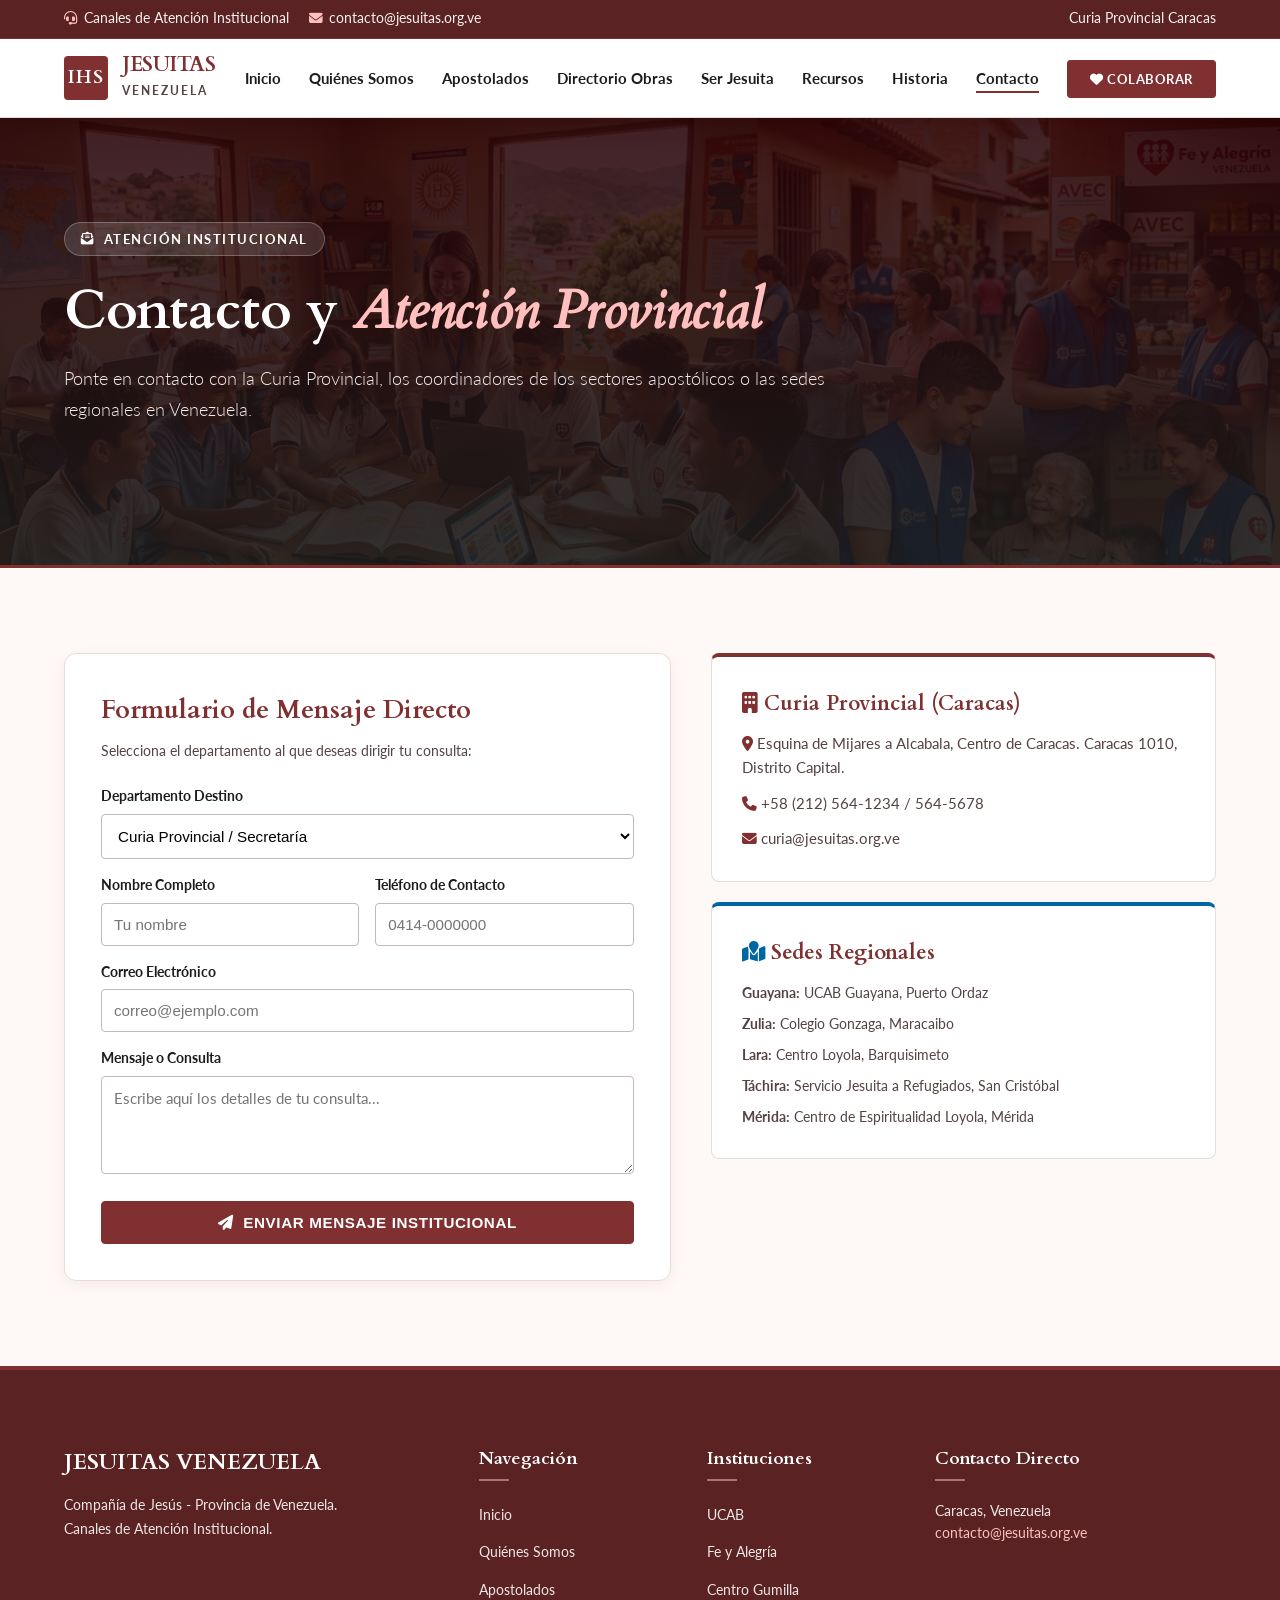
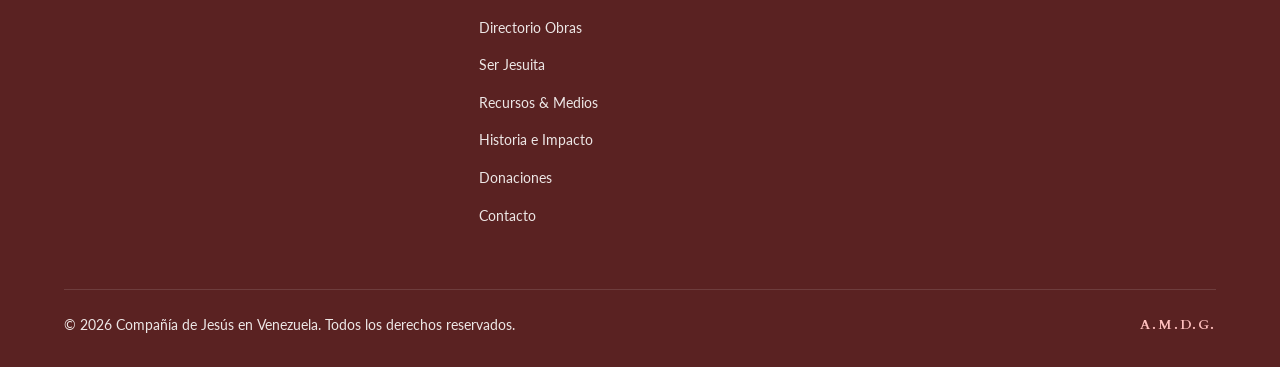
==== contacto.html @ 3cfa9591 "Initial commit: Rediseño Web Jesuitas Venezuela (8 paginas y Stitch Design System)" ====
<!DOCTYPE html>
<html lang="es">
<head>
  <meta charset="UTF-8">
  <meta name="viewport" content="width=device-width, initial-scale=1.0">
  <title>Contacto y Atención | Jesuitas Venezuela</title>
  <meta name="description" content="Canales de atención directa, directorio de curia y atención por regiones de la Compañía de Jesús en Venezuela.">
  <link rel="stylesheet" href="https://cdnjs.cloudflare.com/ajax/libs/font-awesome/6.5.1/css/all.min.css">
  <link rel="stylesheet" href="styles.css">
</head>
<body>

  <div class="top-bar">
    <div class="container">
      <div class="top-info">
        <span><i class="fas fa-headset" style="color: var(--secondary-container);"></i> Canales de Atención Institucional</span>
        <span><i class="fas fa-envelope" style="color: var(--secondary-container);"></i> contacto@jesuitas.org.ve</span>
      </div>
      <div class="top-actions">
        <span>Curia Provincial Caracas</span>
      </div>
    </div>
  </div>

  <header class="header">
    <div class="container">
      <nav class="navbar">
        <a href="index.html" class="brand-logo">
          <div class="brand-symbol">IHS</div>
          <div class="brand-text">
            <h1>JESUITAS</h1>
            <span>VENEZUELA</span>
          </div>
        </a>

        <ul class="nav-links" id="navLinks">
          <li><a href="index.html">Inicio</a></li>
          <li><a href="quienes-somos.html">Quiénes Somos</a></li>
          <li><a href="index.html#obras">Apostolados</a></li>
          <li><a href="directorio.html">Directorio Obras</a></li>
          <li><a href="ser-jesuita.html">Ser Jesuita</a></li>
          <li><a href="recursos.html">Recursos</a></li>
          <li><a href="historia-impacto.html">Historia</a></li>
          <li><a href="contacto.html" class="active">Contacto</a></li>
          <li><a href="donar.html" class="btn-donate-nav"><i class="fas fa-heart"></i> Colaborar</a></li>
        </ul>

        <div class="mobile-menu-toggle" id="mobileMenuToggle">
          <i class="fas fa-bars"></i>
        </div>
      </nav>
    </div>
  </header>

  <section class="hero-section" style="min-height: 50vh; background: linear-gradient(rgba(40, 1, 6, 0.85), rgba(29, 27, 27, 0.9)), url('images/hero_banner.jpg') center/cover no-repeat;">
    <div class="container">
      <div class="hero-content">
        <div class="hero-tag">
          <i class="fas fa-envelope-open-text"></i> Atención Institucional
        </div>
        <h1 class="hero-title">Contacto y <span>Atención Provincial</span></h1>
        <p class="hero-description">
          Ponte en contacto con la Curia Provincial, los coordinadores de los sectores apostólicos o las sedes regionales en Venezuela.
        </p>
      </div>
    </div>
  </section>

  <section class="section">
    <div class="container">
      <div style="display: grid; grid-template-columns: 1.2fr 1fr; gap: 40px;" class="contact-grid">
        <div style="background: var(--surface-pure); padding: 36px; border-radius: var(--radius-lg); border: 1px solid var(--border-subtle); box-shadow: var(--elevation-2);">
          <h3 style="font-size: 1.6rem; margin-bottom: 8px; font-family: var(--font-serif); color: var(--primary-sanguine);">Formulario de Mensaje Directo</h3>
          <p style="color: var(--text-muted); font-size: 0.9rem; margin-bottom: 24px;">Selecciona el departamento al que deseas dirigir tu consulta:</p>

          <form onsubmit="event.preventDefault(); alert('¡Gracias por tu mensaje! Tu consulta ha sido enviada al departamento seleccionado.');">
            <div style="margin-bottom: 16px;">
              <label style="display: block; font-size: 0.85rem; font-weight: 700; margin-bottom: 6px;">Departamento Destino</label>
              <select style="width: 100%; padding: 12px; border: 1px solid var(--border-strong); border-radius: var(--radius-sm); font-size: 0.95rem; background: #FFF;">
                <option>Curia Provincial / Secretaría</option>
                <option>Sector Educación (UCAB / Fe y Alegría / Colegios)</option>
                <option>Sector Social (Centro Gumilla / JRS)</option>
                <option>Sector Pastoral (Parroquias y Retiros)</option>
                <option>Promoción Vocacional</option>
                <option>Donaciones y Medios</option>
              </select>
            </div>

            <div style="display: grid; grid-template-columns: 1fr 1fr; gap: 16px; margin-bottom: 16px;">
              <div>
                <label style="display: block; font-size: 0.85rem; font-weight: 700; margin-bottom: 6px;">Nombre Completo</label>
                <input type="text" required placeholder="Tu nombre" style="width: 100%; padding: 12px; border: 1px solid var(--border-strong); border-radius: var(--radius-sm); font-size: 0.95rem;">
              </div>

              <div>
                <label style="display: block; font-size: 0.85rem; font-weight: 700; margin-bottom: 6px;">Teléfono de Contacto</label>
                <input type="tel" placeholder="0414-0000000" style="width: 100%; padding: 12px; border: 1px solid var(--border-strong); border-radius: var(--radius-sm); font-size: 0.95rem;">
              </div>
            </div>

            <div style="margin-bottom: 16px;">
              <label style="display: block; font-size: 0.85rem; font-weight: 700; margin-bottom: 6px;">Correo Electrónico</label>
              <input type="email" required placeholder="correo@ejemplo.com" style="width: 100%; padding: 12px; border: 1px solid var(--border-strong); border-radius: var(--radius-sm); font-size: 0.95rem;">
            </div>

            <div style="margin-bottom: 20px;">
              <label style="display: block; font-size: 0.85rem; font-weight: 700; margin-bottom: 6px;">Mensaje o Consulta</label>
              <textarea rows="4" required placeholder="Escribe aquí los detalles de tu consulta..." style="width: 100%; padding: 12px; border: 1px solid var(--border-strong); border-radius: var(--radius-sm); font-size: 0.95rem; font-family: var(--font-sans);"></textarea>
            </div>

            <button class="btn-primary" style="width: 100%; justify-content: center; font-size: 0.95rem;">
              <i class="fas fa-paper-plane"></i> Enviar Mensaje Institucional
            </button>
          </form>
        </div>

        <div style="display: flex; flex-direction: column; gap: 20px;">
          <div style="background: var(--surface-pure); padding: 30px; border-radius: var(--radius-md); border: 1px solid var(--border-subtle); border-top: 4px solid var(--primary-sanguine);">
            <h3 style="font-size: 1.3rem; margin-bottom: 12px; font-family: var(--font-serif);"><i class="fas fa-building" style="color: var(--primary-sanguine);"></i> Curia Provincial (Caracas)</h3>
            <p style="font-size: 0.92rem; color: var(--text-muted); margin-bottom: 12px;">
              <i class="fas fa-map-marker-alt" style="color: var(--primary-sanguine);"></i> Esquina de Mijares a Alcabala, Centro de Caracas. Caracas 1010, Distrito Capital.
            </p>
            <p style="font-size: 0.92rem; color: var(--text-muted); margin-bottom: 12px;">
              <i class="fas fa-phone" style="color: var(--primary-sanguine);"></i> +58 (212) 564-1234 / 564-5678
            </p>
            <p style="font-size: 0.92rem; color: var(--text-muted);">
              <i class="fas fa-envelope" style="color: var(--primary-sanguine);"></i> curia@jesuitas.org.ve
            </p>
          </div>

          <div style="background: var(--surface-pure); padding: 30px; border-radius: var(--radius-md); border: 1px solid var(--border-subtle); border-top: 4px solid var(--sector-educacion);">
            <h3 style="font-size: 1.3rem; margin-bottom: 12px; font-family: var(--font-serif);"><i class="fas fa-map-marked" style="color: var(--sector-educacion);"></i> Sedes Regionales</h3>
            <ul style="list-style: none; font-size: 0.9rem; color: var(--text-muted); display: flex; flex-direction: column; gap: 8px;">
              <li><strong>Guayana:</strong> UCAB Guayana, Puerto Ordaz</li>
              <li><strong>Zulia:</strong> Colegio Gonzaga, Maracaibo</li>
              <li><strong>Lara:</strong> Centro Loyola, Barquisimeto</li>
              <li><strong>Táchira:</strong> Servicio Jesuita a Refugiados, San Cristóbal</li>
              <li><strong>Mérida:</strong> Centro de Espiritualidad Loyola, Mérida</li>
            </ul>
          </div>
        </div>
      </div>
    </div>
  </section>

  <footer class="footer">
    <div class="container">
      <div class="footer-grid">
        <div class="footer-brand">
          <h2>JESUITAS VENEZUELA</h2>
          <p>Compañía de Jesús - Provincia de Venezuela.<br>Canales de Atención Institucional.</p>
        </div>

        <div>
          <h3 class="footer-title">Navegación</h3>
          <ul class="footer-links">
            <li><a href="index.html">Inicio</a></li>
            <li><a href="quienes-somos.html">Quiénes Somos</a></li>
            <li><a href="index.html#obras">Apostolados</a></li>
            <li><a href="directorio.html">Directorio Obras</a></li>
            <li><a href="ser-jesuita.html">Ser Jesuita</a></li>
            <li><a href="recursos.html">Recursos & Medios</a></li>
            <li><a href="historia-impacto.html">Historia e Impacto</a></li>
            <li><a href="donar.html">Donaciones</a></li>
            <li><a href="contacto.html">Contacto</a></li>
          </ul>
        </div>

        <div>
          <h3 class="footer-title">Instituciones</h3>
          <ul class="footer-links">
            <li><a href="https://www.ucab.edu.ve" target="_blank" rel="noopener">UCAB</a></li>
            <li><a href="https://www.feyalegria.org/venezuela" target="_blank" rel="noopener">Fe y Alegría</a></li>
            <li><a href="https://www.gumilla.org" target="_blank" rel="noopener">Centro Gumilla</a></li>
          </ul>
        </div>

        <div>
          <h3 class="footer-title">Contacto Directo</h3>
          <p style="font-size: 0.85rem;">Caracas, Venezuela</p>
          <p style="font-size: 0.85rem; color: var(--secondary-container);">contacto@jesuitas.org.ve</p>
        </div>
      </div>

      <div class="footer-bottom">
        <div>&copy; 2026 Compañía de Jesús en Venezuela. Todos los derechos reservados.</div>
        <div class="amdg-tag">A.M.D.G.</div>
      </div>
    </div>
  </footer>

  <script src="app.js"></script>
</body>
</html>
---- styles.css ----
/* -------------------------------------------------------------------------- */
/* JESUITAS VENEZUELA - STITCH DESIGN SYSTEM                                   */
/* Design Theme: "Sober Dignity & Apostolic Service"                          */
/* -------------------------------------------------------------------------- */

@import url('https://fonts.googleapis.com/css2?family=Cardo:ital,wght@0,400;0,700;1,400&family=Lato:ital,wght@0,300;0,400;0,700;0,900;1,400&display=swap');

:root {
  /* Stitch Color System - Primary Brand Palette */
  --primary-sanguine: #803030;       /* Sanguine Brown / Marrón Sanguíneo Ignaciano */
  --primary-dark: #5A2222;           /* Tertiary / Pressed & Footer */
  --primary-deep: #400106;           /* Deep On-Primary Fixed */
  --secondary-coral: #825151;        /* Soft Companion */
  --secondary-light: #AD7676;        /* Subtle Highlight */
  --secondary-container: #FFBFBE;

  /* Surfaces & Backgrounds */
  --bg-main: #FEF8F7;                /* Warm Ivory Background */
  --surface-pure: #FFFFFF;           /* Pure White Container */
  --surface-subtle: #FBF8F6;
  --surface-container-low: #F8F2F2;
  --surface-container: #F3ECEC;
  --surface-container-high: #EDE7E6;
  --surface-muted: #F3ECE8;
  
  /* Text & Typography Neutral */
  --text-on-surface: #1D1B1B;        /* Deep Warm Charcoal Black */
  --text-muted: #554241;             /* On-Surface Variant */
  --text-inverse: #FFFFFF;
  
  /* Hairline Borders */
  --border-subtle: #E5DDD8;
  --border-strong: #C5B9B3;
  --outline-variant: #DBC1BF;

  /* Apostolic Sector Coding (STITCH SPEC) */
  --sector-social: #B6BD00;          /* Fe y Alegría, Bienestar y Derechos Humanos */
  --sector-educacion: #0065A0;       /* UCAB, IUJO y Colegios Ignacianos */
  --sector-pastoral: #EE8906;        /* Ejercicios Espirituales, Parroquias y Retiros */
  --sector-juventud: #A3007D;        /* Movimiento Huellas y Pastoral Juvenil */

  /* Stitch Typography Tokens */
  --font-serif: 'Cardo', serif;      /* Academic & Ignatian Dignity Serif */
  --font-sans: 'Lato', sans-serif;   /* Humanist UI & Body Sans */

  /* Stitch Radii Tokens */
  --radius-sm: 0.25rem;              /* 4px - Inputs & Buttons */
  --radius-md: 0.5rem;               /* 8px - Cards & Panels */
  --radius-lg: 0.75rem;              /* 12px - Modals & Banners */
  --radius-pill: 9999px;             /* Sector Chips & Badges */

  /* Stitch Shadows & Elevation */
  --elevation-0: none;
  --elevation-1: 0 2px 6px rgba(128, 48, 48, 0.04);
  --elevation-2: 0 4px 16px -2px rgba(128, 48, 48, 0.08);
  --elevation-3: 0 12px 32px -4px rgba(29, 27, 27, 0.12);
  --transition: all 0.25s ease-in-out;
}

/* Reset & Base Setup */
*, *::before, *::after {
  box-sizing: border-box;
  margin: 0;
  padding: 0;
}

html {
  scroll-behavior: smooth;
}

body {
  font-family: var(--font-sans);
  color: var(--text-on-surface);
  background-color: var(--bg-main);
  line-height: 1.6;
  overflow-x: hidden;
  -webkit-font-smoothing: antialiased;
}

h1, h2, h3, h4, h5, h6 {
  font-family: var(--font-serif);
  font-weight: 700;
  color: var(--primary-sanguine);
}

a {
  text-decoration: none;
  color: inherit;
  transition: var(--transition);
}

img {
  max-width: 100%;
  height: auto;
  display: block;
}

.container {
  width: 90%;
  max-width: 1240px;
  margin: 0 auto;
}

/* -------------------------------------------------------------------------- */
/* STITCH TOP ANNOUNCEMENT BAR                                               */
/* -------------------------------------------------------------------------- */
.top-bar {
  background-color: var(--primary-dark);
  color: var(--surface-container-low);
  font-size: 0.85rem;
  padding: 8px 0;
  border-bottom: 1px solid var(--primary-sanguine);
}

.top-bar .container {
  display: flex;
  justify-content: space-between;
  align-items: center;
}

.top-info {
  display: flex;
  gap: 20px;
}

.top-info span {
  display: flex;
  align-items: center;
  gap: 6px;
}

.top-actions {
  display: flex;
  gap: 15px;
  align-items: center;
}

.top-actions a:hover {
  color: var(--secondary-container);
}

/* -------------------------------------------------------------------------- */
/* STITCH HEADER & NAVIGATION                                                 */
/* -------------------------------------------------------------------------- */
.header {
  position: sticky;
  top: 0;
  z-index: 1000;
  background-color: var(--surface-pure);
  border-bottom: 1px solid var(--border-subtle);
  box-shadow: var(--elevation-1);
}

.navbar {
  display: flex;
  justify-content: space-between;
  align-items: center;
  padding: 16px 0;
}

.brand-logo {
  display: flex;
  align-items: center;
  gap: 14px;
}

/* Stitch Brand Seal Rule: IHS Monogram on solid primary reserve */
.brand-symbol {
  width: 44px;
  height: 44px;
  background-color: var(--primary-sanguine);
  border-radius: var(--radius-sm);
  display: flex;
  align-items: center;
  justify-content: center;
  color: #FFFFFF;
  font-weight: 700;
  font-family: var(--font-serif);
  font-size: 1.15rem;
  letter-spacing: 1px;
}

.brand-text h1 {
  font-size: 1.3rem;
  line-height: 1;
  letter-spacing: -0.5px;
  color: var(--primary-sanguine);
}

.brand-text span {
  font-size: 0.72rem;
  text-transform: uppercase;
  letter-spacing: 2px;
  color: var(--text-muted);
  font-weight: 700;
  font-family: var(--font-sans);
}

.nav-links {
  display: flex;
  align-items: center;
  gap: 28px;
  list-style: none;
}

.nav-links a {
  font-weight: 700;
  font-size: 0.92rem;
  color: var(--text-on-surface);
  position: relative;
  padding: 6px 0;
  font-family: var(--font-sans);
}

.nav-links a::after {
  content: '';
  position: absolute;
  bottom: 0;
  left: 0;
  width: 0;
  height: 2px;
  background-color: var(--primary-sanguine);
  transition: var(--transition);
}

.nav-links a:hover::after,
.nav-links a.active::after {
  width: 100%;
}

.btn-donate-nav {
  background-color: var(--primary-sanguine);
  color: #FFFFFF !important;
  padding: 10px 22px !important;
  border-radius: var(--radius-sm);
  font-weight: 700 !important;
  text-transform: uppercase;
  font-size: 0.82rem !important;
  letter-spacing: 0.04em;
  border: 1px solid var(--primary-sanguine);
}

.btn-donate-nav::after {
  display: none !important;
}

.btn-donate-nav:hover {
  background-color: var(--primary-dark);
  border-color: var(--primary-dark);
}

.mobile-menu-toggle {
  display: none;
  font-size: 1.5rem;
  cursor: pointer;
  color: var(--primary-sanguine);
}

/* -------------------------------------------------------------------------- */
/* STITCH HERO SECTION                                                        */
/* -------------------------------------------------------------------------- */
.hero-section {
  position: relative;
  min-height: 82vh;
  display: flex;
  align-items: center;
  background: linear-gradient(rgba(40, 1, 6, 0.8), rgba(29, 27, 27, 0.88)),
              url('images/hero_banner.jpg') center/cover no-repeat;
  color: #FFFFFF;
  border-bottom: 3px solid var(--primary-sanguine);
}

.hero-content {
  max-width: 780px;
  z-index: 2;
  padding: 60px 0;
}

.hero-tag {
  display: inline-flex;
  align-items: center;
  gap: 8px;
  background: rgba(255, 255, 255, 0.12);
  border: 1px solid rgba(255, 255, 255, 0.25);
  color: #FFFFFF;
  padding: 6px 16px;
  border-radius: var(--radius-pill);
  font-size: 0.8rem;
  font-weight: 700;
  text-transform: uppercase;
  letter-spacing: 1.5px;
  margin-bottom: 24px;
}

.hero-title {
  font-size: 3.4rem;
  color: #FFFFFF;
  line-height: 1.15;
  margin-bottom: 20px;
  font-family: var(--font-serif);
}

.hero-title span {
  color: var(--secondary-container);
  font-style: italic;
}

.hero-description {
  font-size: 1.15rem;
  color: var(--surface-container);
  margin-bottom: 36px;
  font-weight: 300;
  line-height: 1.7;
}

.hero-cta-group {
  display: flex;
  gap: 16px;
  flex-wrap: wrap;
}

/* Stitch Primary Button Specification */
.btn-primary {
  background-color: var(--primary-sanguine);
  color: #FFFFFF;
  padding: 12px 24px;
  border-radius: var(--radius-sm);
  font-weight: 700;
  font-size: 0.9rem;
  text-transform: uppercase;
  letter-spacing: 0.04em;
  display: inline-flex;
  align-items: center;
  gap: 10px;
  border: 1px solid var(--primary-sanguine);
  cursor: pointer;
  transition: var(--transition);
}

.btn-primary:hover {
  background-color: var(--primary-dark);
  border-color: var(--primary-dark);
}

.btn-secondary {
  background-color: transparent;
  color: #FFFFFF;
  padding: 12px 24px;
  border-radius: var(--radius-sm);
  font-weight: 700;
  font-size: 0.9rem;
  text-transform: uppercase;
  letter-spacing: 0.04em;
  display: inline-flex;
  align-items: center;
  gap: 10px;
  border: 1.5px solid #FFFFFF;
  cursor: pointer;
  transition: var(--transition);
}

.btn-secondary:hover {
  background: rgba(255, 255, 255, 0.15);
}

/* -------------------------------------------------------------------------- */
/* STITCH STATS SECTION                                                       */
/* -------------------------------------------------------------------------- */
.stats-section {
  margin-top: -50px;
  position: relative;
  z-index: 10;
  margin-bottom: 80px;
}

.stats-grid {
  display: grid;
  grid-template-columns: repeat(auto-fit, minmax(240px, 1fr));
  gap: 20px;
  background: var(--surface-pure);
  padding: 32px;
  border-radius: var(--radius-md);
  box-shadow: var(--elevation-2);
  border: 1px solid var(--border-subtle);
}

.stat-item {
  text-align: center;
  padding: 15px;
  position: relative;
}

.stat-item:not(:last-child)::after {
  content: '';
  position: absolute;
  right: 0;
  top: 20%;
  height: 60%;
  width: 1px;
  background-color: var(--border-subtle);
}

.stat-number {
  font-size: 2.8rem;
  font-weight: 700;
  color: var(--primary-sanguine);
  margin-bottom: 4px;
  font-family: var(--font-serif);
}

.stat-number span {
  color: var(--secondary-coral);
}

.stat-label {
  font-size: 0.9rem;
  color: var(--text-muted);
  font-weight: 700;
  text-transform: uppercase;
  letter-spacing: 0.5px;
}

/* -------------------------------------------------------------------------- */
/* SECTIONS & TYPOGRAPHY RHYTHM                                               */
/* -------------------------------------------------------------------------- */
.section {
  padding: 85px 0;
}

.section-header {
  text-align: center;
  max-width: 720px;
  margin: 0 auto 55px auto;
}

.subtitle-badge {
  color: var(--primary-sanguine);
  font-weight: 700;
  text-transform: uppercase;
  letter-spacing: 2px;
  font-size: 0.8rem;
  margin-bottom: 10px;
  display: block;
}

.section-title {
  font-size: 2.5rem;
  margin-bottom: 16px;
  line-height: 1.2;
  font-family: var(--font-serif);
  color: var(--primary-sanguine);
}

.section-description {
  color: var(--text-muted);
  font-size: 1.05rem;
  font-family: var(--font-sans);
}

/* -------------------------------------------------------------------------- */
/* APOSTOLIC SECTOR CODIFICATION (STITCH CHIPS & CARDS)                      */
/* -------------------------------------------------------------------------- */
.sector-chip {
  display: inline-flex;
  align-items: center;
  gap: 6px;
  padding: 4px 12px;
  border-radius: var(--radius-pill);
  font-size: 0.75rem;
  font-weight: 700;
  text-transform: uppercase;
  letter-spacing: 0.05em;
  font-family: var(--font-sans);
}

.sector-chip.educacion {
  background-color: rgba(0, 101, 160, 0.12);
  color: var(--sector-educacion);
  border: 1px solid rgba(0, 101, 160, 0.3);
}

.sector-chip.social {
  background-color: rgba(182, 189, 0, 0.15);
  color: #696D00;
  border: 1px solid rgba(182, 189, 0, 0.4);
}

.sector-chip.pastoral {
  background-color: rgba(238, 137, 6, 0.12);
  color: var(--sector-pastoral);
  border: 1px solid rgba(238, 137, 6, 0.3);
}

.sector-chip.juventud {
  background-color: rgba(163, 0, 125, 0.12);
  color: var(--sector-juventud);
  border: 1px solid rgba(163, 0, 125, 0.3);
}

.obras-grid {
  display: grid;
  grid-template-columns: repeat(auto-fit, minmax(320px, 1fr));
  gap: 30px;
}

.obra-card {
  background: var(--surface-pure);
  border-radius: var(--radius-md);
  overflow: hidden;
  box-shadow: var(--elevation-1);
  border: 1px solid var(--border-subtle);
  transition: var(--transition);
  display: flex;
  flex-direction: column;
}

.obra-card:hover {
  transform: translateY(-4px);
  border-color: var(--border-strong);
  box-shadow: var(--elevation-2);
}

.obra-img-wrapper {
  position: relative;
  height: 220px;
  overflow: hidden;
}

.obra-img-wrapper img {
  width: 100%;
  height: 100%;
  object-fit: cover;
  transition: transform 0.5s ease;
}

.obra-card:hover .obra-img-wrapper img {
  transform: scale(1.05);
}

.obra-category-tag {
  position: absolute;
  top: 15px;
  left: 15px;
  z-index: 2;
}

.obra-body {
  padding: 28px;
  display: flex;
  flex-direction: column;
  flex-grow: 1;
}

.obra-body h3 {
  font-size: 1.4rem;
  margin-bottom: 12px;
  font-family: var(--font-serif);
}

.obra-body p {
  color: var(--text-muted);
  font-size: 0.95rem;
  margin-bottom: 20px;
  flex-grow: 1;
}

.obra-link {
  color: var(--primary-sanguine);
  font-weight: 700;
  display: inline-flex;
  align-items: center;
  gap: 8px;
  font-size: 0.9rem;
  text-transform: uppercase;
  letter-spacing: 0.02em;
}

.obra-link:hover {
  color: var(--primary-dark);
  gap: 12px;
}

/* -------------------------------------------------------------------------- */
/* STITCH DIRECTORY COMPONENT (Directorio de Obras)                           */
/* -------------------------------------------------------------------------- */
.directory-section {
  background: var(--surface-container-low);
  border-top: 1px solid var(--border-subtle);
  border-bottom: 1px solid var(--border-subtle);
}

.directory-controls {
  background: var(--surface-pure);
  padding: 20px 24px;
  border-radius: var(--radius-md);
  box-shadow: var(--elevation-1);
  border: 1px solid var(--border-subtle);
  margin-bottom: 35px;
  display: flex;
  gap: 16px;
  flex-wrap: wrap;
  align-items: center;
}

.search-box {
  flex: 2;
  min-width: 260px;
  position: relative;
}

.search-box input {
  width: 100%;
  padding: 12px 18px 12px 42px;
  border: 1px solid var(--border-strong);
  border-radius: var(--radius-sm);
  font-size: 0.95rem;
  font-family: var(--font-sans);
  outline: none;
  background-color: var(--surface-pure);
  color: var(--text-on-surface);
}

.search-box input:focus {
  border-color: var(--primary-sanguine);
  box-shadow: 0 0 0 2px rgba(128, 48, 48, 0.15);
}

.search-box i {
  position: absolute;
  left: 15px;
  top: 50%;
  transform: translateY(-50%);
  color: var(--text-muted);
}

.filter-select {
  flex: 1;
  min-width: 180px;
  padding: 12px 16px;
  border: 1px solid var(--border-strong);
  border-radius: var(--radius-sm);
  font-size: 0.95rem;
  font-family: var(--font-sans);
  outline: none;
  background-color: var(--surface-pure);
  color: var(--text-on-surface);
  font-weight: 500;
  cursor: pointer;
}

.directory-results {
  display: grid;
  grid-template-columns: repeat(auto-fill, minmax(290px, 1fr));
  gap: 20px;
}

.directory-item {
  background: var(--surface-pure);
  padding: 24px;
  border-radius: var(--radius-md);
  box-shadow: var(--elevation-1);
  border: 1px solid var(--border-subtle);
  border-top: 3px solid var(--primary-sanguine);
  transition: var(--transition);
}

.directory-item:hover {
  transform: translateY(-3px);
  box-shadow: var(--elevation-2);
}

.dir-title {
  font-size: 1.15rem;
  margin-top: 8px;
  margin-bottom: 8px;
  font-family: var(--font-serif);
}

.dir-location {
  color: var(--text-muted);
  font-size: 0.88rem;
  display: flex;
  align-items: center;
  gap: 6px;
  margin-bottom: 12px;
}

.dir-contact {
  font-size: 0.85rem;
  color: var(--primary-sanguine);
  font-weight: 700;
}

/* -------------------------------------------------------------------------- */
/* NOTICIAS Y AGENDA                                                          */
/* -------------------------------------------------------------------------- */
.news-events-grid {
  display: grid;
  grid-template-columns: 2fr 1fr;
  gap: 35px;
}

@media (max-width: 992px) {
  .news-events-grid {
    grid-template-columns: 1fr;
  }
}

.news-card-featured {
  background: var(--surface-pure);
  border-radius: var(--radius-md);
  overflow: hidden;
  box-shadow: var(--elevation-1);
  margin-bottom: 24px;
  border: 1px solid var(--border-subtle);
}

.news-meta {
  font-size: 0.85rem;
  color: var(--text-muted);
  display: flex;
  gap: 15px;
  margin-bottom: 10px;
}

.news-meta span {
  display: flex;
  align-items: center;
  gap: 5px;
}

.news-list-small {
  display: flex;
  flex-direction: column;
  gap: 16px;
}

.news-item-small {
  background: var(--surface-pure);
  padding: 20px;
  border-radius: var(--radius-md);
  box-shadow: var(--elevation-1);
  border: 1px solid var(--border-subtle);
  transition: var(--transition);
}

.news-item-small:hover {
  border-color: var(--primary-sanguine);
  box-shadow: var(--elevation-2);
}

.event-card {
  background: var(--surface-pure);
  padding: 18px;
  border-radius: var(--radius-md);
  border: 1px solid var(--border-subtle);
  margin-bottom: 16px;
  display: flex;
  gap: 16px;
  align-items: center;
}

.event-date-box {
  background: var(--primary-sanguine);
  color: #FFFFFF;
  padding: 12px;
  border-radius: var(--radius-sm);
  text-align: center;
  min-width: 65px;
}

.event-date-box .day {
  font-size: 1.5rem;
  font-weight: 700;
  line-height: 1;
  font-family: var(--font-serif);
}

.event-date-box .month {
  font-size: 0.72rem;
  text-transform: uppercase;
  font-weight: 700;
}

.event-info h4 {
  font-size: 1rem;
  margin-bottom: 4px;
  font-family: var(--font-serif);
}

.event-info p {
  font-size: 0.85rem;
  color: var(--text-muted);
}

/* -------------------------------------------------------------------------- */
/* DONACIONES & BANNER INSTITUCIONAL                                         */
/* -------------------------------------------------------------------------- */
.donation-banner {
  background: linear-gradient(135deg, var(--primary-sanguine), var(--primary-dark));
  color: #FFFFFF;
  border-radius: var(--radius-lg);
  padding: 55px 40px;
  box-shadow: var(--elevation-3);
  border: 1px solid var(--primary-dark);
}

.donation-banner-grid {
  display: grid;
  grid-template-columns: 1fr 1fr;
  gap: 40px;
  align-items: center;
}

@media (max-width: 768px) {
  .donation-banner-grid {
    grid-template-columns: 1fr;
  }
}

.donation-box {
  background: rgba(255, 255, 255, 0.08);
  padding: 32px;
  border-radius: var(--radius-md);
  border: 1px solid rgba(255, 255, 255, 0.2);
}

.amount-options {
  display: flex;
  gap: 10px;
  margin: 20px 0;
}

.amount-btn {
  flex: 1;
  padding: 12px;
  border: 1px solid rgba(255, 255, 255, 0.4);
  background: transparent;
  color: #FFFFFF;
  font-weight: 700;
  border-radius: var(--radius-sm);
  cursor: pointer;
  transition: var(--transition);
}

.amount-btn.active, .amount-btn:hover {
  background: #FFFFFF;
  color: var(--primary-sanguine);
  border-color: #FFFFFF;
}

/* -------------------------------------------------------------------------- */
/* FOOTER                                                                     */
/* -------------------------------------------------------------------------- */
.footer {
  background-color: var(--primary-dark);
  color: var(--surface-container-high);
  padding-top: 75px;
  padding-bottom: 30px;
  border-top: 4px solid var(--primary-sanguine);
}

.footer-grid {
  display: grid;
  grid-template-columns: 2fr 1fr 1fr 1.5fr;
  gap: 40px;
  margin-bottom: 50px;
}

@media (max-width: 992px) {
  .footer-grid {
    grid-template-columns: 1fr 1fr;
  }
}

@media (max-width: 576px) {
  .footer-grid {
    grid-template-columns: 1fr;
  }
}

.footer-brand h2 {
  color: #FFFFFF;
  font-size: 1.4rem;
  margin-bottom: 12px;
  font-family: var(--font-serif);
}

.footer-brand p {
  font-size: 0.9rem;
  line-height: 1.7;
  margin-bottom: 20px;
}

.footer-title {
  color: #FFFFFF;
  font-size: 1.1rem;
  margin-bottom: 20px;
  position: relative;
  padding-bottom: 8px;
  font-family: var(--font-serif);
}

.footer-title::after {
  content: '';
  position: absolute;
  bottom: 0;
  left: 0;
  width: 30px;
  height: 2px;
  background-color: var(--secondary-light);
}

.footer-links {
  list-style: none;
}

.footer-links li {
  margin-bottom: 12px;
}

.footer-links a {
  color: var(--surface-container-high);
  font-size: 0.9rem;
}

.footer-links a:hover {
  color: #FFFFFF;
  padding-left: 5px;
}

.newsletter-form input {
  width: 100%;
  padding: 12px;
  border-radius: var(--radius-sm);
  border: 1px solid rgba(255, 255, 255, 0.2);
  background: rgba(255, 255, 255, 0.08);
  color: #FFFFFF;
  margin-bottom: 10px;
}

.footer-bottom {
  border-top: 1px solid rgba(255, 255, 255, 0.12);
  padding-top: 25px;
  display: flex;
  justify-content: space-between;
  align-items: center;
  font-size: 0.85rem;
  flex-wrap: wrap;
  gap: 15px;
}

.amdg-tag {
  font-family: var(--font-serif);
  color: var(--secondary-container);
  font-weight: 700;
  letter-spacing: 2px;
}

/* -------------------------------------------------------------------------- */
/* STITCH MODALS                                                              */
/* -------------------------------------------------------------------------- */
.modal {
  display: none;
  position: fixed;
  top: 0;
  left: 0;
  width: 100%;
  height: 100%;
  background: rgba(29, 27, 27, 0.75);
  backdrop-filter: blur(4px);
  z-index: 2000;
  align-items: center;
  justify-content: center;
  padding: 20px;
}

.modal.active {
  display: flex;
}

.modal-content {
  background: var(--surface-pure);
  border-radius: var(--radius-lg);
  max-width: 600px;
  width: 100%;
  padding: 36px;
  position: relative;
  box-shadow: var(--elevation-3);
  border: 1px solid var(--border-subtle);
  border-top: 4px solid var(--primary-sanguine);
}

.modal-close {
  position: absolute;
  top: 20px;
  right: 20px;
  font-size: 1.5rem;
  cursor: pointer;
  color: var(--text-muted);
}

.modal-close:hover {
  color: var(--primary-sanguine);
}

/* Mobile responsive styles */
@media (max-width: 768px) {
  .hero-title {
    font-size: 2.3rem;
  }
  .nav-links {
    display: none;
    position: absolute;
    top: 100%;
    left: 0;
    width: 100%;
    background: var(--primary-dark);
    flex-direction: column;
    padding: 20px;
    gap: 15px;
  }
  .nav-links.active {
    display: flex;
  }
  .nav-links a {
    color: #FFFFFF;
  }
  .mobile-menu-toggle {
    display: block;
  }
  .stats-section {
    margin-top: -30px;
  }
}
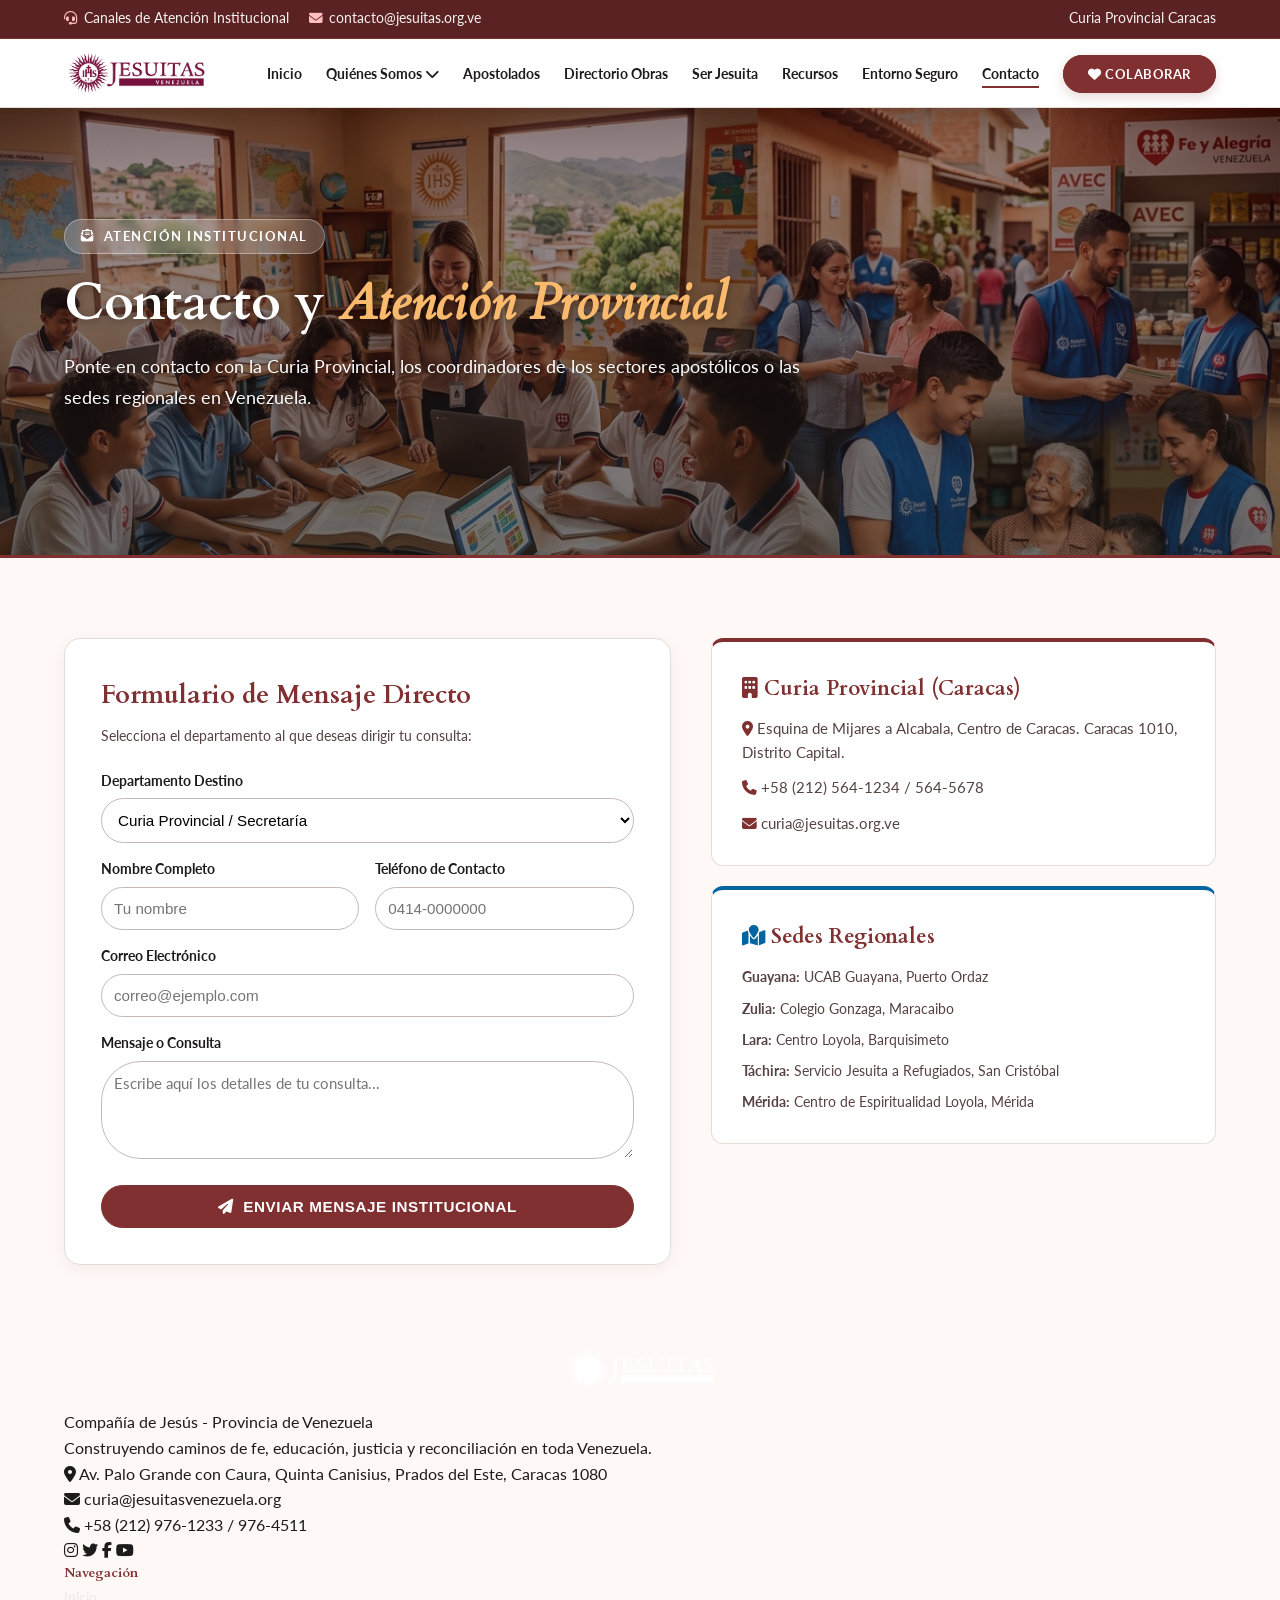
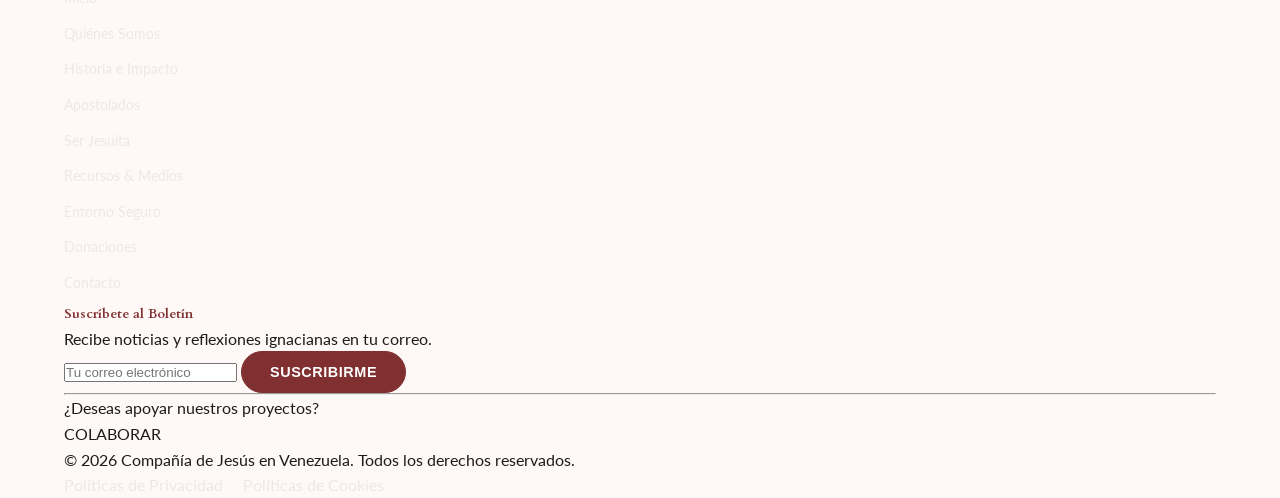
==== commit 368c8f2a: "Implement 10 requested design refinements, Instagram feed, submenus, legal pages, and footer redesig" ====
--- a/contacto.html
+++ b/contacto.html
@@ -26,21 +26,23 @@
     <div class="container">
       <nav class="navbar">
         <a href="index.html" class="brand-logo">
-          <div class="brand-symbol">IHS</div>
-          <div class="brand-text">
-            <h1>JESUITAS</h1>
-            <span>VENEZUELA</span>
-          </div>
+          <img src="images/Jesuitas_Venezuela_id68woPJPy_1.png" alt="Jesuitas Venezuela" class="brand-logo-img">
         </a>
 
         <ul class="nav-links" id="navLinks">
           <li><a href="index.html">Inicio</a></li>
-          <li><a href="quienes-somos.html">Quiénes Somos</a></li>
-          <li><a href="index.html#obras">Apostolados</a></li>
+          <li class="nav-item has-dropdown">
+            <a href="quienes-somos.html" class="nav-link">Quiénes Somos <i class="fas fa-chevron-down opacity-75 fs-xs ms-1"></i></a>
+            <ul class="dropdown-menu">
+              <li><a href="quienes-somos.html">Quiénes Somos</a></li>
+              <li><a href="historia-impacto.html">Historia e Impacto</a></li>
+            </ul>
+          </li>
+          <li><a href="directorio.html">Apostolados</a></li>
           <li><a href="directorio.html">Directorio Obras</a></li>
           <li><a href="ser-jesuita.html">Ser Jesuita</a></li>
           <li><a href="recursos.html">Recursos</a></li>
-          <li><a href="historia-impacto.html">Historia</a></li>
+          <li><a href="proteccion-menores.html">Entorno Seguro</a></li>
           <li><a href="contacto.html" class="active">Contacto</a></li>
           <li><a href="donar.html" class="btn-donate-nav"><i class="fas fa-heart"></i> Colaborar</a></li>
         </ul>
@@ -52,7 +54,7 @@
     </div>
   </header>
 
-  <section class="hero-section" style="min-height: 50vh; background: linear-gradient(rgba(40, 1, 6, 0.85), rgba(29, 27, 27, 0.9)), url('images/hero_banner.jpg') center/cover no-repeat;">
+  <section class="hero-section" style="min-height: 50vh; background: linear-gradient(rgba(40, 1, 6, 0.45), rgba(29, 27, 27, 0.6)), url('images/hero_banner.jpg') center/cover no-repeat;">
     <div class="container">
       <div class="hero-content">
         <div class="hero-tag">
@@ -143,48 +145,80 @@
     </div>
   </section>
 
-  <footer class="footer">
-    <div class="container">
-      <div class="footer-grid">
-        <div class="footer-brand">
-          <h2>JESUITAS VENEZUELA</h2>
-          <p>Compañía de Jesús - Provincia de Venezuela.<br>Canales de Atención Institucional.</p>
-        </div>
-
-        <div>
-          <h3 class="footer-title">Navegación</h3>
-          <ul class="footer-links">
-            <li><a href="index.html">Inicio</a></li>
-            <li><a href="quienes-somos.html">Quiénes Somos</a></li>
-            <li><a href="index.html#obras">Apostolados</a></li>
-            <li><a href="directorio.html">Directorio Obras</a></li>
-            <li><a href="ser-jesuita.html">Ser Jesuita</a></li>
-            <li><a href="recursos.html">Recursos & Medios</a></li>
-            <li><a href="historia-impacto.html">Historia e Impacto</a></li>
-            <li><a href="donar.html">Donaciones</a></li>
-            <li><a href="contacto.html">Contacto</a></li>
-          </ul>
-        </div>
-
-        <div>
-          <h3 class="footer-title">Instituciones</h3>
-          <ul class="footer-links">
-            <li><a href="https://www.ucab.edu.ve" target="_blank" rel="noopener">UCAB</a></li>
-            <li><a href="https://www.feyalegria.org/venezuela" target="_blank" rel="noopener">Fe y Alegría</a></li>
-            <li><a href="https://www.gumilla.org" target="_blank" rel="noopener">Centro Gumilla</a></li>
-          </ul>
-        </div>
-
-        <div>
-          <h3 class="footer-title">Contacto Directo</h3>
-          <p style="font-size: 0.85rem;">Caracas, Venezuela</p>
-          <p style="font-size: 0.85rem; color: var(--secondary-container);">contacto@jesuitas.org.ve</p>
-        </div>
-      </div>
-
-      <div class="footer-bottom">
-        <div>&copy; 2026 Compañía de Jesús en Venezuela. Todos los derechos reservados.</div>
-        <div class="amdg-tag">A.M.D.G.</div>
+  <footer class="main-footer pt-5 pb-4">
+    <div class="container container-custom">
+      <div class="row g-4 align-items-start pb-4 border-bottom border-light-subtle">
+        <!-- Col 1: Logo & Contact Info -->
+        <div class="col-lg-4 col-md-6 me-auto">
+          <a href="index.html" class="footer-brand d-inline-block mb-3">
+            <img src="images/Jesuitas_Venezuela_id68woPJPy_1.png" alt="Jesuitas Venezuela" class="footer-logo-img mb-2">
+            <span class="d-block text-white opacity-75 small">Compañía de Jesús - Provincia de Venezuela</span>
+          </a>
+          <p class="text-white-50 small mb-3">
+            Construyendo caminos de fe, educación, justicia y reconciliación en toda Venezuela.
+          </p>
+          <div class="contact-info text-white-50 small">
+            <p class="mb-1"><i class="fas fa-map-marker-alt me-2 text-gold"></i> Av. Palo Grande con Caura, Quinta Canisius, Prados del Este, Caracas 1080</p>
+            <p class="mb-1"><i class="fas fa-envelope me-2 text-gold"></i> curia@jesuitasvenezuela.org</p>
+            <p class="mb-3"><i class="fas fa-phone me-2 text-gold"></i> +58 (212) 976-1233 / 976-4511</p>
+          </div>
+          <div class="social-links d-flex gap-2">
+            <a href="https://www.instagram.com/jesuitasvenezuela/" target="_blank" class="social-icon" aria-label="Instagram"><i class="fab fa-instagram"></i></a>
+            <a href="https://twitter.com/JesuitasVzla" target="_blank" class="social-icon" aria-label="Twitter"><i class="fab fa-twitter"></i></a>
+            <a href="https://www.facebook.com/JesuitasVenezuela/" target="_blank" class="social-icon" aria-label="Facebook"><i class="fab fa-facebook-f"></i></a>
+            <a href="https://www.youtube.com/@JesuitasVenezuela" target="_blank" class="social-icon" aria-label="YouTube"><i class="fab fa-youtube"></i></a>
+          </div>
+        </div>
+
+        <!-- Col 2: Navigation (2 columns) -->
+        <div class="col-lg-4 col-md-6">
+          <h5 class="footer-heading text-white fw-bold mb-3">Navegación</h5>
+          <div class="row">
+            <div class="col-6">
+              <ul class="list-unstyled footer-links mb-0">
+                <li><a href="index.html">Inicio</a></li>
+                <li><a href="quienes-somos.html">Quiénes Somos</a></li>
+                <li><a href="historia-impacto.html">Historia e Impacto</a></li>
+                <li><a href="directorio.html">Apostolados</a></li>
+                <li><a href="ser-jesuita.html">Ser Jesuita</a></li>
+              </ul>
+            </div>
+            <div class="col-6">
+              <ul class="list-unstyled footer-links mb-0">
+                <li><a href="recursos.html">Recursos & Medios</a></li>
+                <li><a href="proteccion-menores.html">Entorno Seguro</a></li>
+                <li><a href="donar.html">Donaciones</a></li>
+                <li><a href="contacto.html">Contacto</a></li>
+              </ul>
+            </div>
+          </div>
+        </div>
+
+        <!-- Col 3: White Card Newsletter -->
+        <div class="col-lg-3 col-md-12">
+          <div class="footer-card bg-white p-4 text-dark shadow-sm">
+            <h5 class="fw-bold mb-2 text-dark">Suscríbete al Boletín</h5>
+            <p class="small text-muted mb-3">Recibe noticias y reflexiones ignacianas en tu correo.</p>
+            <form class="mb-3">
+              <input type="email" class="form-control form-control-sm mb-2" placeholder="Tu correo electrónico" required>
+              <button type="submit" class="btn btn-primary btn-sm w-100 fw-semibold">SUSCRIBIRME</button>
+            </form>
+            <hr class="my-3 border-secondary-subtle">
+            <div class="text-center">
+              <p class="small text-muted mb-2">¿Deseas apoyar nuestros proyectos?</p>
+              <a href="donar.html" class="btn btn-outline-primary btn-sm w-100 fw-bold">COLABORAR</a>
+            </div>
+          </div>
+        </div>
+      </div>
+
+      <!-- Footer Bottom -->
+      <div class="d-flex flex-column flex-md-row justify-content-between align-items-center pt-3 text-white-50 small">
+        <p class="mb-2 mb-md-0">&copy; 2026 Compañía de Jesús en Venezuela. Todos los derechos reservados.</p>
+        <div class="footer-legal-links">
+          <a href="privacidad.html" class="text-white-50 me-3 text-decoration-none">Políticas de Privacidad</a>
+          <a href="cookies.html" class="text-white-50 text-decoration-none">Políticas de Cookies</a>
+        </div>
       </div>
     </div>
   </footer>
--- a/styles.css
+++ b/styles.css
@@ -13,6 +13,11 @@
   --secondary-coral: #825151;        /* Soft Companion */
   --secondary-light: #AD7676;        /* Subtle Highlight */
   --secondary-container: #FFBFBE;
+
+  /* Additional Palette Accents (IG & Modern Highlights) */
+  --accent-aqua: #8FDDE5;            /* Soft Aqua / Light Teal Accent */
+  --accent-yellow: #F9BA6D;          /* Warm Amber Yellow */
+  --accent-orange: #F99621;          /* Bright Ignatian Orange */
 
   /* Surfaces & Backgrounds */
   --bg-main: #FEF8F7;                /* Warm Ivory Background */
@@ -44,10 +49,10 @@
   --font-sans: 'Lato', sans-serif;   /* Humanist UI & Body Sans */
 
   /* Stitch Radii Tokens */
-  --radius-sm: 0.25rem;              /* 4px - Inputs & Buttons */
-  --radius-md: 0.5rem;               /* 8px - Cards & Panels */
-  --radius-lg: 0.75rem;              /* 12px - Modals & Banners */
-  --radius-pill: 9999px;             /* Sector Chips & Badges */
+  --radius-sm: 40px;                 /* 40px - Rounded Buttons per User Request */
+  --radius-md: 12px;                 /* Cards & Panels */
+  --radius-lg: 16px;                 /* Modals & Banners */
+  --radius-pill: 40px;               /* 40px Pill Radius for All Buttons */
 
   /* Stitch Shadows & Elevation */
   --elevation-0: none;
@@ -102,6 +107,64 @@
 }
 
 /* -------------------------------------------------------------------------- */
+/* GLOBAL BUTTON STYLES (40px ROUNDED BORDERS)                                */
+/* -------------------------------------------------------------------------- */
+.btn-primary,
+.btn-secondary,
+.btn-donate-nav,
+.amount-btn,
+button,
+.btn-rounded {
+  border-radius: 40px !important;
+}
+
+/* Stitch Primary Button Specification */
+.btn-primary {
+  background-color: var(--primary-sanguine);
+  color: #FFFFFF !important;
+  padding: 12px 28px;
+  border-radius: 40px !important;
+  font-weight: 700;
+  font-size: 0.9rem;
+  text-transform: uppercase;
+  letter-spacing: 0.04em;
+  display: inline-flex;
+  align-items: center;
+  gap: 10px;
+  border: 1px solid var(--primary-sanguine);
+  cursor: pointer;
+  transition: var(--transition);
+}
+
+.btn-primary:hover {
+  background-color: var(--primary-dark);
+  border-color: var(--primary-dark);
+  transform: translateY(-2px);
+}
+
+.btn-secondary {
+  background-color: transparent;
+  color: #FFFFFF !important;
+  padding: 12px 28px;
+  border-radius: 40px !important;
+  font-weight: 700;
+  font-size: 0.9rem;
+  text-transform: uppercase;
+  letter-spacing: 0.04em;
+  display: inline-flex;
+  align-items: center;
+  gap: 10px;
+  border: 1.5px solid #FFFFFF;
+  cursor: pointer;
+  transition: var(--transition);
+}
+
+.btn-secondary:hover {
+  background: rgba(255, 255, 255, 0.2);
+  transform: translateY(-2px);
+}
+
+/* -------------------------------------------------------------------------- */
 /* STITCH TOP ANNOUNCEMENT BAR                                               */
 /* -------------------------------------------------------------------------- */
 .top-bar {
@@ -136,11 +199,11 @@
 }
 
 .top-actions a:hover {
-  color: var(--secondary-container);
-}
-
-/* -------------------------------------------------------------------------- */
-/* STITCH HEADER & NAVIGATION                                                 */
+  color: var(--accent-aqua);
+}
+
+/* -------------------------------------------------------------------------- */
+/* STITCH HEADER & DROPDOWN NAVIGATION                                       */
 /* -------------------------------------------------------------------------- */
 .header {
   position: sticky;
@@ -155,57 +218,32 @@
   display: flex;
   justify-content: space-between;
   align-items: center;
-  padding: 16px 0;
+  padding: 12px 0;
 }
 
 .brand-logo {
   display: flex;
   align-items: center;
-  gap: 14px;
-}
-
-/* Stitch Brand Seal Rule: IHS Monogram on solid primary reserve */
-.brand-symbol {
-  width: 44px;
+  gap: 10px;
+}
+
+/* Official Logo Image Height Matching Header */
+.brand-logo-img {
   height: 44px;
-  background-color: var(--primary-sanguine);
-  border-radius: var(--radius-sm);
-  display: flex;
-  align-items: center;
-  justify-content: center;
-  color: #FFFFFF;
-  font-weight: 700;
-  font-family: var(--font-serif);
-  font-size: 1.15rem;
-  letter-spacing: 1px;
-}
-
-.brand-text h1 {
-  font-size: 1.3rem;
-  line-height: 1;
-  letter-spacing: -0.5px;
-  color: var(--primary-sanguine);
-}
-
-.brand-text span {
-  font-size: 0.72rem;
-  text-transform: uppercase;
-  letter-spacing: 2px;
-  color: var(--text-muted);
-  font-weight: 700;
-  font-family: var(--font-sans);
+  width: auto;
+  object-fit: contain;
 }
 
 .nav-links {
   display: flex;
   align-items: center;
-  gap: 28px;
+  gap: 24px;
   list-style: none;
 }
 
 .nav-links a {
   font-weight: 700;
-  font-size: 0.92rem;
+  font-size: 0.9rem;
   color: var(--text-on-surface);
   position: relative;
   padding: 6px 0;
@@ -228,16 +266,58 @@
   width: 100%;
 }
 
+/* Dropdown Menu for Quiénes Somos / Historia */
+.nav-links li.dropdown {
+  position: relative;
+}
+
+.dropdown-menu {
+  display: none;
+  position: absolute;
+  top: 100%;
+  left: 0;
+  background: var(--surface-pure);
+  min-width: 220px;
+  box-shadow: var(--elevation-2);
+  border: 1px solid var(--border-subtle);
+  border-radius: var(--radius-md);
+  padding: 10px 0;
+  list-style: none;
+  z-index: 1100;
+}
+
+.dropdown-menu li a {
+  display: block;
+  padding: 10px 20px;
+  font-size: 0.88rem;
+  font-weight: 600;
+  color: var(--text-on-surface);
+}
+
+.dropdown-menu li a:hover {
+  background-color: var(--surface-container-low);
+  color: var(--primary-sanguine);
+}
+
+.dropdown-menu li a::after {
+  display: none;
+}
+
+.nav-links li.dropdown:hover .dropdown-menu {
+  display: block;
+}
+
 .btn-donate-nav {
-  background-color: var(--primary-sanguine);
+  background-color: var(--primary-sanguine) !important;
   color: #FFFFFF !important;
-  padding: 10px 22px !important;
-  border-radius: var(--radius-sm);
+  padding: 10px 24px !important;
+  border-radius: 40px !important;
   font-weight: 700 !important;
   text-transform: uppercase;
   font-size: 0.82rem !important;
   letter-spacing: 0.04em;
-  border: 1px solid var(--primary-sanguine);
+  border: 1px solid var(--primary-sanguine) !important;
+  box-shadow: 0 4px 12px rgba(128, 48, 48, 0.2);
 }
 
 .btn-donate-nav::after {
@@ -245,8 +325,8 @@
 }
 
 .btn-donate-nav:hover {
-  background-color: var(--primary-dark);
-  border-color: var(--primary-dark);
+  background-color: var(--primary-dark) !important;
+  border-color: var(--primary-dark) !important;
 }
 
 .mobile-menu-toggle {
@@ -257,14 +337,14 @@
 }
 
 /* -------------------------------------------------------------------------- */
-/* STITCH HERO SECTION                                                        */
+/* HERO SECTION WITH TRANSPARENT OVERLAY (TRANSPARENTE SECTORES)             */
 /* -------------------------------------------------------------------------- */
 .hero-section {
   position: relative;
-  min-height: 82vh;
-  display: flex;
-  align-items: center;
-  background: linear-gradient(rgba(40, 1, 6, 0.8), rgba(29, 27, 27, 0.88)),
+  min-height: 52vh;
+  display: flex;
+  align-items: center;
+  background: linear-gradient(rgba(40, 1, 6, 0.45), rgba(29, 27, 27, 0.55)),
               url('images/hero_banner.jpg') center/cover no-repeat;
   color: #FFFFFF;
   border-bottom: 3px solid var(--primary-sanguine);
@@ -273,15 +353,15 @@
 .hero-content {
   max-width: 780px;
   z-index: 2;
-  padding: 60px 0;
+  padding: 50px 0;
 }
 
 .hero-tag {
   display: inline-flex;
   align-items: center;
   gap: 8px;
-  background: rgba(255, 255, 255, 0.12);
-  border: 1px solid rgba(255, 255, 255, 0.25);
+  background: rgba(255, 255, 255, 0.2);
+  border: 1px solid rgba(255, 255, 255, 0.35);
   color: #FFFFFF;
   padding: 6px 16px;
   border-radius: var(--radius-pill);
@@ -289,28 +369,31 @@
   font-weight: 700;
   text-transform: uppercase;
   letter-spacing: 1.5px;
-  margin-bottom: 24px;
+  margin-bottom: 20px;
+  backdrop-filter: blur(4px);
 }
 
 .hero-title {
-  font-size: 3.4rem;
+  font-size: 3.2rem;
   color: #FFFFFF;
   line-height: 1.15;
-  margin-bottom: 20px;
+  margin-bottom: 18px;
   font-family: var(--font-serif);
+  text-shadow: 0 2px 8px rgba(0, 0, 0, 0.4);
 }
 
 .hero-title span {
-  color: var(--secondary-container);
+  color: var(--accent-yellow);
   font-style: italic;
 }
 
 .hero-description {
   font-size: 1.15rem;
-  color: var(--surface-container);
-  margin-bottom: 36px;
-  font-weight: 300;
+  color: #FFFFFF;
+  margin-bottom: 30px;
+  font-weight: 400;
   line-height: 1.7;
+  text-shadow: 0 1px 5px rgba(0, 0, 0, 0.5);
 }
 
 .hero-cta-group {
@@ -319,48 +402,124 @@
   flex-wrap: wrap;
 }
 
-/* Stitch Primary Button Specification */
-.btn-primary {
-  background-color: var(--primary-sanguine);
-  color: #FFFFFF;
-  padding: 12px 24px;
-  border-radius: var(--radius-sm);
-  font-weight: 700;
-  font-size: 0.9rem;
-  text-transform: uppercase;
-  letter-spacing: 0.04em;
-  display: inline-flex;
-  align-items: center;
-  gap: 10px;
-  border: 1px solid var(--primary-sanguine);
-  cursor: pointer;
+/* -------------------------------------------------------------------------- */
+/* SECTOR CARDS WITH TOP BANNER & CENTERED TEXT                              */
+/* -------------------------------------------------------------------------- */
+.sector-card-banner {
+  background: var(--surface-pure);
+  border-radius: var(--radius-md);
+  overflow: hidden;
+  box-shadow: var(--elevation-1);
+  border: 1px solid var(--border-subtle);
+  display: flex;
+  flex-direction: column;
+  text-align: center;
   transition: var(--transition);
 }
 
-.btn-primary:hover {
-  background-color: var(--primary-dark);
-  border-color: var(--primary-dark);
-}
-
-.btn-secondary {
-  background-color: transparent;
-  color: #FFFFFF;
-  padding: 12px 24px;
-  border-radius: var(--radius-sm);
-  font-weight: 700;
-  font-size: 0.9rem;
-  text-transform: uppercase;
-  letter-spacing: 0.04em;
-  display: inline-flex;
-  align-items: center;
-  gap: 10px;
-  border: 1.5px solid #FFFFFF;
-  cursor: pointer;
+.sector-card-banner:hover {
+  transform: translateY(-5px);
+  box-shadow: var(--elevation-2);
+}
+
+.sector-banner-img {
+  height: 160px;
+  width: 100%;
+  object-fit: cover;
+}
+
+.sector-card-body {
+  padding: 24px;
+  display: flex;
+  flex-direction: column;
+  align-items: center;
+  flex-grow: 1;
+}
+
+.sector-icon-box {
+  width: 56px;
+  height: 56px;
+  border-radius: 50%;
+  display: flex;
+  align-items: center;
+  justify-content: center;
+  font-size: 1.6rem;
+  margin-top: -48px;
+  background: var(--surface-pure);
+  box-shadow: var(--elevation-2);
+  margin-bottom: 12px;
+  border: 2px solid var(--border-subtle);
+}
+
+.sector-icon-box.educacion { color: var(--sector-educacion); border-color: var(--sector-educacion); }
+.sector-icon-box.social { color: var(--sector-social); border-color: var(--sector-social); }
+.sector-icon-box.pastoral { color: var(--sector-pastoral); border-color: var(--sector-pastoral); }
+.sector-icon-box.juventud { color: var(--sector-juventud); border-color: var(--sector-juventud); }
+
+.sector-card-body h3 {
+  font-size: 1.3rem;
+  margin-bottom: 10px;
+  font-family: var(--font-serif);
+}
+
+.sector-card-body p {
+  color: var(--text-muted);
+  font-size: 0.92rem;
+  margin-bottom: 20px;
+  flex-grow: 1;
+}
+
+/* -------------------------------------------------------------------------- */
+/* INSTAGRAM FEED SIMULATED SECTION                                           */
+/* -------------------------------------------------------------------------- */
+.instagram-section {
+  background-color: var(--surface-pure);
+  padding: 70px 0;
+  border-top: 1px solid var(--border-subtle);
+  border-bottom: 1px solid var(--border-subtle);
+}
+
+.instagram-feed-grid {
+  display: grid;
+  grid-template-columns: repeat(auto-fit, minmax(280px, 1fr));
+  gap: 24px;
+}
+
+.ig-card {
+  position: relative;
+  border-radius: var(--radius-md);
+  overflow: hidden;
+  box-shadow: var(--elevation-1);
+  border: 1px solid var(--border-subtle);
   transition: var(--transition);
 }
 
-.btn-secondary:hover {
-  background: rgba(255, 255, 255, 0.15);
+.ig-card:hover {
+  transform: translateY(-4px);
+  box-shadow: var(--elevation-2);
+}
+
+.ig-card img {
+  width: 100%;
+  height: 280px;
+  object-fit: cover;
+}
+
+.ig-overlay {
+  position: absolute;
+  inset: 0;
+  background: linear-gradient(to top, rgba(128, 48, 48, 0.85), transparent);
+  color: #FFF;
+  display: flex;
+  flex-direction: column;
+  justify-content: flex-end;
+  padding: 20px;
+  opacity: 0;
+  transition: var(--transition);
+}
+
+.ig-card:hover .ig-overlay {
+  opacity: 1;
 }
 
 /* -------------------------------------------------------------------------- */
@@ -409,7 +568,7 @@
 }
 
 .stat-number span {
-  color: var(--secondary-coral);
+  color: var(--accent-orange);
 }
 
 .stat-label {
@@ -424,7 +583,7 @@
 /* SECTIONS & TYPOGRAPHY RHYTHM                                               */
 /* -------------------------------------------------------------------------- */
 .section {
-  padding: 85px 0;
+  padding: 80px 0;
 }
 
 .section-header {
@@ -458,13 +617,13 @@
 }
 
 /* -------------------------------------------------------------------------- */
-/* APOSTOLIC SECTOR CODIFICATION (STITCH CHIPS & CARDS)                      */
+/* APOSTOLIC SECTOR CODIFICATION                                             */
 /* -------------------------------------------------------------------------- */
 .sector-chip {
   display: inline-flex;
   align-items: center;
   gap: 6px;
-  padding: 4px 12px;
+  padding: 4px 14px;
   border-radius: var(--radius-pill);
   font-size: 0.75rem;
   font-weight: 700;
@@ -692,165 +851,7 @@
 }
 
 /* -------------------------------------------------------------------------- */
-/* NOTICIAS Y AGENDA                                                          */
-/* -------------------------------------------------------------------------- */
-.news-events-grid {
-  display: grid;
-  grid-template-columns: 2fr 1fr;
-  gap: 35px;
-}
-
-@media (max-width: 992px) {
-  .news-events-grid {
-    grid-template-columns: 1fr;
-  }
-}
-
-.news-card-featured {
-  background: var(--surface-pure);
-  border-radius: var(--radius-md);
-  overflow: hidden;
-  box-shadow: var(--elevation-1);
-  margin-bottom: 24px;
-  border: 1px solid var(--border-subtle);
-}
-
-.news-meta {
-  font-size: 0.85rem;
-  color: var(--text-muted);
-  display: flex;
-  gap: 15px;
-  margin-bottom: 10px;
-}
-
-.news-meta span {
-  display: flex;
-  align-items: center;
-  gap: 5px;
-}
-
-.news-list-small {
-  display: flex;
-  flex-direction: column;
-  gap: 16px;
-}
-
-.news-item-small {
-  background: var(--surface-pure);
-  padding: 20px;
-  border-radius: var(--radius-md);
-  box-shadow: var(--elevation-1);
-  border: 1px solid var(--border-subtle);
-  transition: var(--transition);
-}
-
-.news-item-small:hover {
-  border-color: var(--primary-sanguine);
-  box-shadow: var(--elevation-2);
-}
-
-.event-card {
-  background: var(--surface-pure);
-  padding: 18px;
-  border-radius: var(--radius-md);
-  border: 1px solid var(--border-subtle);
-  margin-bottom: 16px;
-  display: flex;
-  gap: 16px;
-  align-items: center;
-}
-
-.event-date-box {
-  background: var(--primary-sanguine);
-  color: #FFFFFF;
-  padding: 12px;
-  border-radius: var(--radius-sm);
-  text-align: center;
-  min-width: 65px;
-}
-
-.event-date-box .day {
-  font-size: 1.5rem;
-  font-weight: 700;
-  line-height: 1;
-  font-family: var(--font-serif);
-}
-
-.event-date-box .month {
-  font-size: 0.72rem;
-  text-transform: uppercase;
-  font-weight: 700;
-}
-
-.event-info h4 {
-  font-size: 1rem;
-  margin-bottom: 4px;
-  font-family: var(--font-serif);
-}
-
-.event-info p {
-  font-size: 0.85rem;
-  color: var(--text-muted);
-}
-
-/* -------------------------------------------------------------------------- */
-/* DONACIONES & BANNER INSTITUCIONAL                                         */
-/* -------------------------------------------------------------------------- */
-.donation-banner {
-  background: linear-gradient(135deg, var(--primary-sanguine), var(--primary-dark));
-  color: #FFFFFF;
-  border-radius: var(--radius-lg);
-  padding: 55px 40px;
-  box-shadow: var(--elevation-3);
-  border: 1px solid var(--primary-dark);
-}
-
-.donation-banner-grid {
-  display: grid;
-  grid-template-columns: 1fr 1fr;
-  gap: 40px;
-  align-items: center;
-}
-
-@media (max-width: 768px) {
-  .donation-banner-grid {
-    grid-template-columns: 1fr;
-  }
-}
-
-.donation-box {
-  background: rgba(255, 255, 255, 0.08);
-  padding: 32px;
-  border-radius: var(--radius-md);
-  border: 1px solid rgba(255, 255, 255, 0.2);
-}
-
-.amount-options {
-  display: flex;
-  gap: 10px;
-  margin: 20px 0;
-}
-
-.amount-btn {
-  flex: 1;
-  padding: 12px;
-  border: 1px solid rgba(255, 255, 255, 0.4);
-  background: transparent;
-  color: #FFFFFF;
-  font-weight: 700;
-  border-radius: var(--radius-sm);
-  cursor: pointer;
-  transition: var(--transition);
-}
-
-.amount-btn.active, .amount-btn:hover {
-  background: #FFFFFF;
-  color: var(--primary-sanguine);
-  border-color: #FFFFFF;
-}
-
-/* -------------------------------------------------------------------------- */
-/* FOOTER                                                                     */
+/* REDESIGNED FOOTER (WITH LOGO, TWO-COLUMN NAV & WHITE NEWSLETTER CARD)      */
 /* -------------------------------------------------------------------------- */
 .footer {
   background-color: var(--primary-dark);
@@ -862,7 +863,7 @@
 
 .footer-grid {
   display: grid;
-  grid-template-columns: 2fr 1fr 1fr 1.5fr;
+  grid-template-columns: 1.8fr 2fr 1.6fr;
   gap: 40px;
   margin-bottom: 50px;
 }
@@ -873,23 +874,65 @@
   }
 }
 
-@media (max-width: 576px) {
+@media (max-width: 600px) {
   .footer-grid {
     grid-template-columns: 1fr;
   }
 }
 
-.footer-brand h2 {
-  color: #FFFFFF;
-  font-size: 1.4rem;
-  margin-bottom: 12px;
-  font-family: var(--font-serif);
+.footer-brand {
+  display: flex;
+  flex-direction: column;
+  gap: 16px;
+}
+
+.footer-logo-img {
+  height: 48px;
+  width: auto;
+  object-fit: contain;
+  filter: brightness(0) invert(1);
 }
 
 .footer-brand p {
   font-size: 0.9rem;
   line-height: 1.7;
-  margin-bottom: 20px;
+}
+
+.footer-contact-info {
+  font-size: 0.88rem;
+  display: flex;
+  flex-direction: column;
+  gap: 8px;
+
+}
+
+.footer-contact-info span {
+  display: flex;
+  align-items: center;
+  gap: 8px;
+}
+
+.footer-social-links {
+  display: flex;
+  gap: 12px;
+  margin-top: 10px;
+}
+
+.footer-social-links a {
+  width: 36px;
+  height: 36px;
+  border-radius: 50%;
+  background: rgba(255, 255, 255, 0.12);
+  color: #FFF;
+  display: flex;
+  align-items: center;
+  justify-content: center;
+  transition: var(--transition);
+}
+
+.footer-social-links a:hover {
+  background: var(--accent-orange);
+  transform: translateY(-2px);
 }
 
 .footer-title {
@@ -911,32 +954,67 @@
   background-color: var(--secondary-light);
 }
 
+.footer-nav-two-columns {
+  display: grid;
+  grid-template-columns: 1fr 1fr;
+  gap: 15px;
+}
+
 .footer-links {
   list-style: none;
 }
 
 .footer-links li {
-  margin-bottom: 12px;
+  margin-bottom: 10px;
 }
 
 .footer-links a {
   color: var(--surface-container-high);
-  font-size: 0.9rem;
+  font-size: 0.88rem;
 }
 
 .footer-links a:hover {
   color: #FFFFFF;
-  padding-left: 5px;
-}
-
-.newsletter-form input {
+  padding-left: 4px;
+}
+
+/* White Card for Newsletter in Footer */
+.footer-newsletter-card {
+  background: var(--surface-pure);
+  color: var(--text-on-surface);
+  padding: 28px;
+  border-radius: var(--radius-md);
+  box-shadow: var(--elevation-2);
+  border: 1px solid var(--border-subtle);
+}
+
+.footer-newsletter-card h3 {
+  font-size: 1.2rem;
+  color: var(--primary-sanguine);
+  margin-bottom: 8px;
+  font-family: var(--font-serif);
+}
+
+.footer-newsletter-card p {
+  font-size: 0.85rem;
+  color: var(--text-muted);
+  margin-bottom: 16px;
+}
+
+.footer-newsletter-card input {
   width: 100%;
-  padding: 12px;
-  border-radius: var(--radius-sm);
-  border: 1px solid rgba(255, 255, 255, 0.2);
-  background: rgba(255, 255, 255, 0.08);
-  color: #FFFFFF;
-  margin-bottom: 10px;
+  padding: 12px 16px;
+  border-radius: 40px;
+  border: 1px solid var(--border-strong);
+  background: var(--surface-container-low);
+  color: var(--text-on-surface);
+  margin-bottom: 12px;
+  font-size: 0.9rem;
+  outline: none;
+}
+
+.footer-newsletter-card input:focus {
+  border-color: var(--primary-sanguine);
 }
 
 .footer-bottom {
@@ -948,6 +1026,19 @@
   font-size: 0.85rem;
   flex-wrap: wrap;
   gap: 15px;
+}
+
+.footer-legal-links {
+  display: flex;
+  gap: 20px;
+}
+
+.footer-legal-links a {
+  color: var(--surface-container-high);
+}
+
+.footer-legal-links a:hover {
+  color: var(--accent-aqua);
 }
 
 .amdg-tag {
